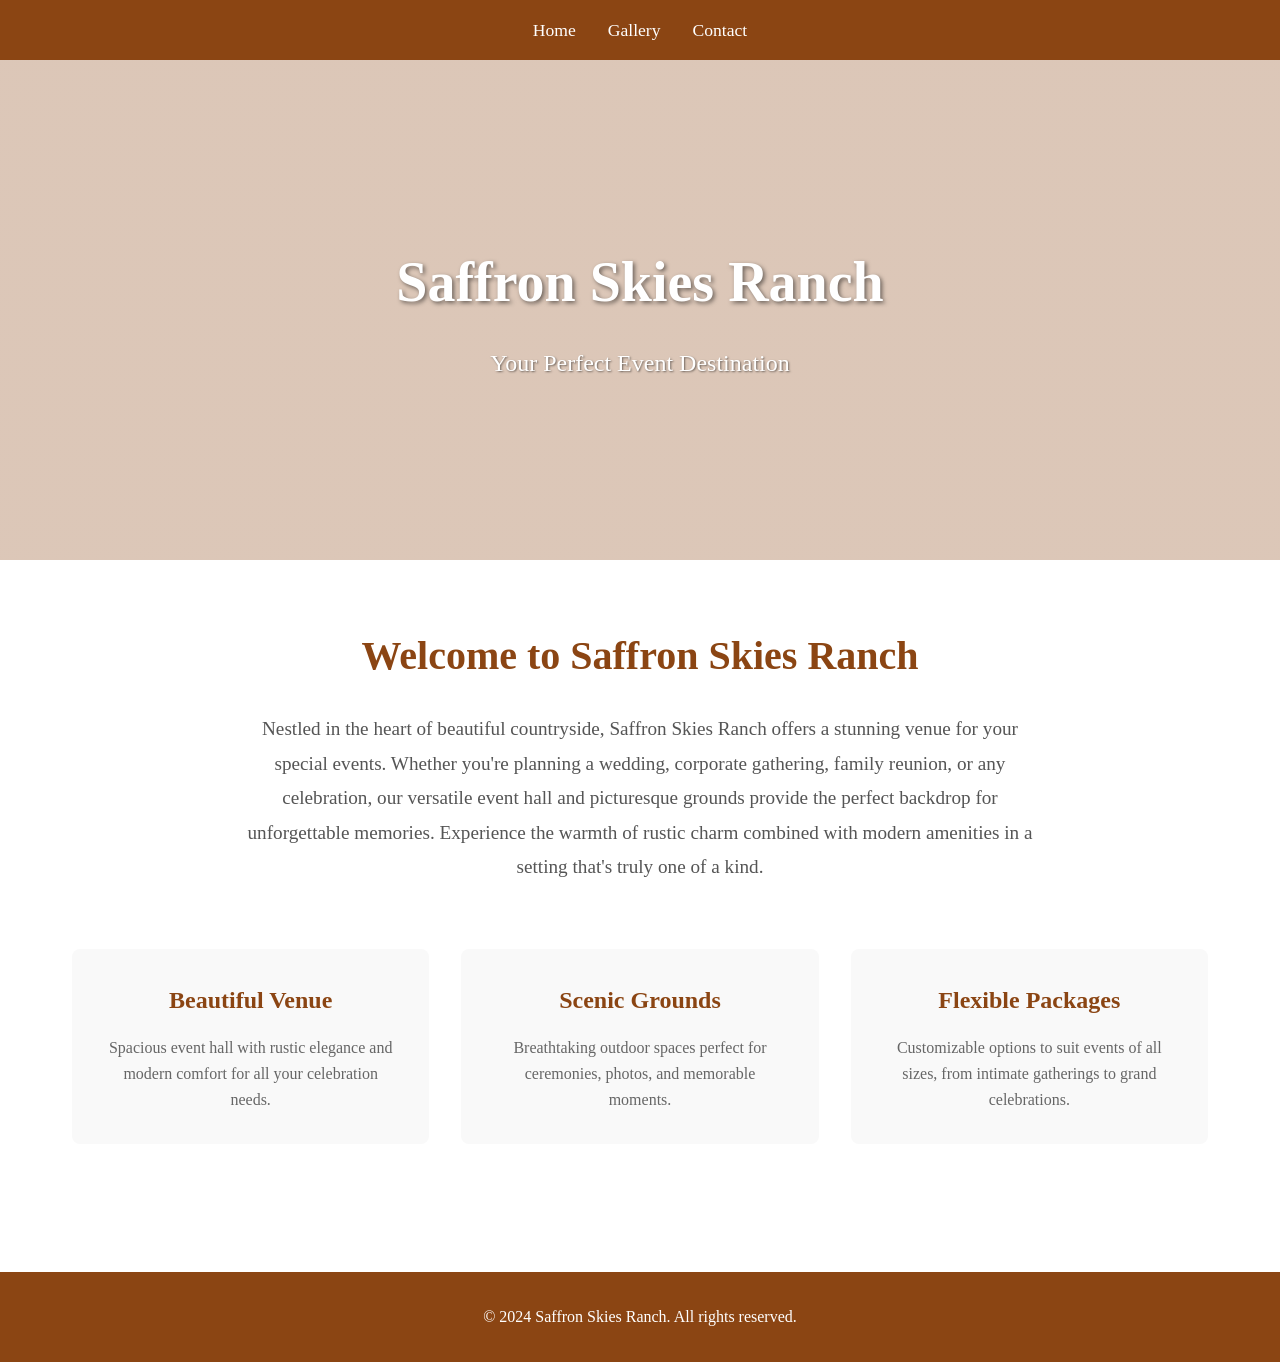
==== index.html @ 310af4fd "Add files via upload" ====
<!DOCTYPE html>
<html lang="en">
<head>
    <meta charset="UTF-8">
    <meta name="viewport" content="width=device-width, initial-scale=1.0">
    <title>Saffron Skies Ranch - Event Hall & Venue</title>
    <style>
        * {
            margin: 0;
            padding: 0;
            box-sizing: border-box;
        }
        
        body {
            font-family: 'Georgia', serif;
            line-height: 1.6;
            color: #333;
        }
        
        /* Navigation */
        nav {
            background-color: #8B4513;
            padding: 1rem 0;
            position: sticky;
            top: 0;
            z-index: 100;
        }
        
        nav ul {
            list-style: none;
            display: flex;
            justify-content: center;
            gap: 2rem;
        }
        
        nav a {
            color: white;
            text-decoration: none;
            font-size: 1.1rem;
            transition: opacity 0.3s;
        }
        
        nav a:hover {
            opacity: 0.8;
        }
        
        /* Hero Section */
        .hero {
            height: 500px;
            background: linear-gradient(rgba(139, 69, 19, 0.3), rgba(139, 69, 19, 0.3)), 
                        url('https://images.unsplash.com/photo-1464207687429-7505649dae38?w=1600') center/cover;
            display: flex;
            align-items: center;
            justify-content: center;
            text-align: center;
            color: white;
        }
        
        .hero-content h1 {
            font-size: 3.5rem;
            margin-bottom: 1rem;
            text-shadow: 2px 2px 4px rgba(0,0,0,0.5);
        }
        
        .hero-content p {
            font-size: 1.5rem;
            text-shadow: 1px 1px 2px rgba(0,0,0,0.5);
        }
        
        /* Main Content */
        .container {
            max-width: 1200px;
            margin: 0 auto;
            padding: 4rem 2rem;
        }
        
        .welcome-section {
            text-align: center;
            margin-bottom: 3rem;
        }
        
        .welcome-section h2 {
            color: #8B4513;
            font-size: 2.5rem;
            margin-bottom: 1.5rem;
        }
        
        .welcome-section p {
            font-size: 1.2rem;
            line-height: 1.8;
            max-width: 800px;
            margin: 0 auto;
            color: #555;
        }
        
        /* Features */
        .features {
            display: grid;
            grid-template-columns: repeat(auto-fit, minmax(250px, 1fr));
            gap: 2rem;
            margin-top: 4rem;
        }
        
        .feature {
            text-align: center;
            padding: 2rem;
            background: #f9f9f9;
            border-radius: 8px;
        }
        
        .feature h3 {
            color: #8B4513;
            margin-bottom: 1rem;
            font-size: 1.5rem;
        }
        
        .feature p {
            color: #666;
        }
        
        /* Footer */
        footer {
            background-color: #8B4513;
            color: white;
            text-align: center;
            padding: 2rem;
            margin-top: 4rem;
        }
        
        @media (max-width: 768px) {
            .hero-content h1 {
                font-size: 2rem;
            }
            
            .hero-content p {
                font-size: 1.2rem;
            }
            
            nav ul {
                flex-direction: column;
                gap: 1rem;
            }
        }
    </style>
</head>
<body>
    <nav>
        <ul>
            <li><a href="index.html">Home</a></li>
            <li><a href="gallery.html">Gallery</a></li>
            <li><a href="contact.html">Contact</a></li>
        </ul>
    </nav>
    
    <div class="hero">
        <div class="hero-content">
            <h1>Saffron Skies Ranch</h1>
            <p>Your Perfect Event Destination</p>
        </div>
    </div>
    
    <div class="container">
        <div class="welcome-section">
            <h2>Welcome to Saffron Skies Ranch</h2>
            <p>
                Nestled in the heart of beautiful countryside, Saffron Skies Ranch offers a stunning venue 
                for your special events. Whether you're planning a wedding, corporate gathering, family reunion, 
                or any celebration, our versatile event hall and picturesque grounds provide the perfect backdrop 
                for unforgettable memories. Experience the warmth of rustic charm combined with modern amenities 
                in a setting that's truly one of a kind.
            </p>
        </div>
        
        <div class="features">
            <div class="feature">
                <h3>Beautiful Venue</h3>
                <p>Spacious event hall with rustic elegance and modern comfort for all your celebration needs.</p>
            </div>
            <div class="feature">
                <h3>Scenic Grounds</h3>
                <p>Breathtaking outdoor spaces perfect for ceremonies, photos, and memorable moments.</p>
            </div>
            <div class="feature">
                <h3>Flexible Packages</h3>
                <p>Customizable options to suit events of all sizes, from intimate gatherings to grand celebrations.</p>
            </div>
        </div>
    </div>
    
    <footer>
        <p>&copy; 2024 Saffron Skies Ranch. All rights reserved.</p>
    </footer>
</body>
</html>
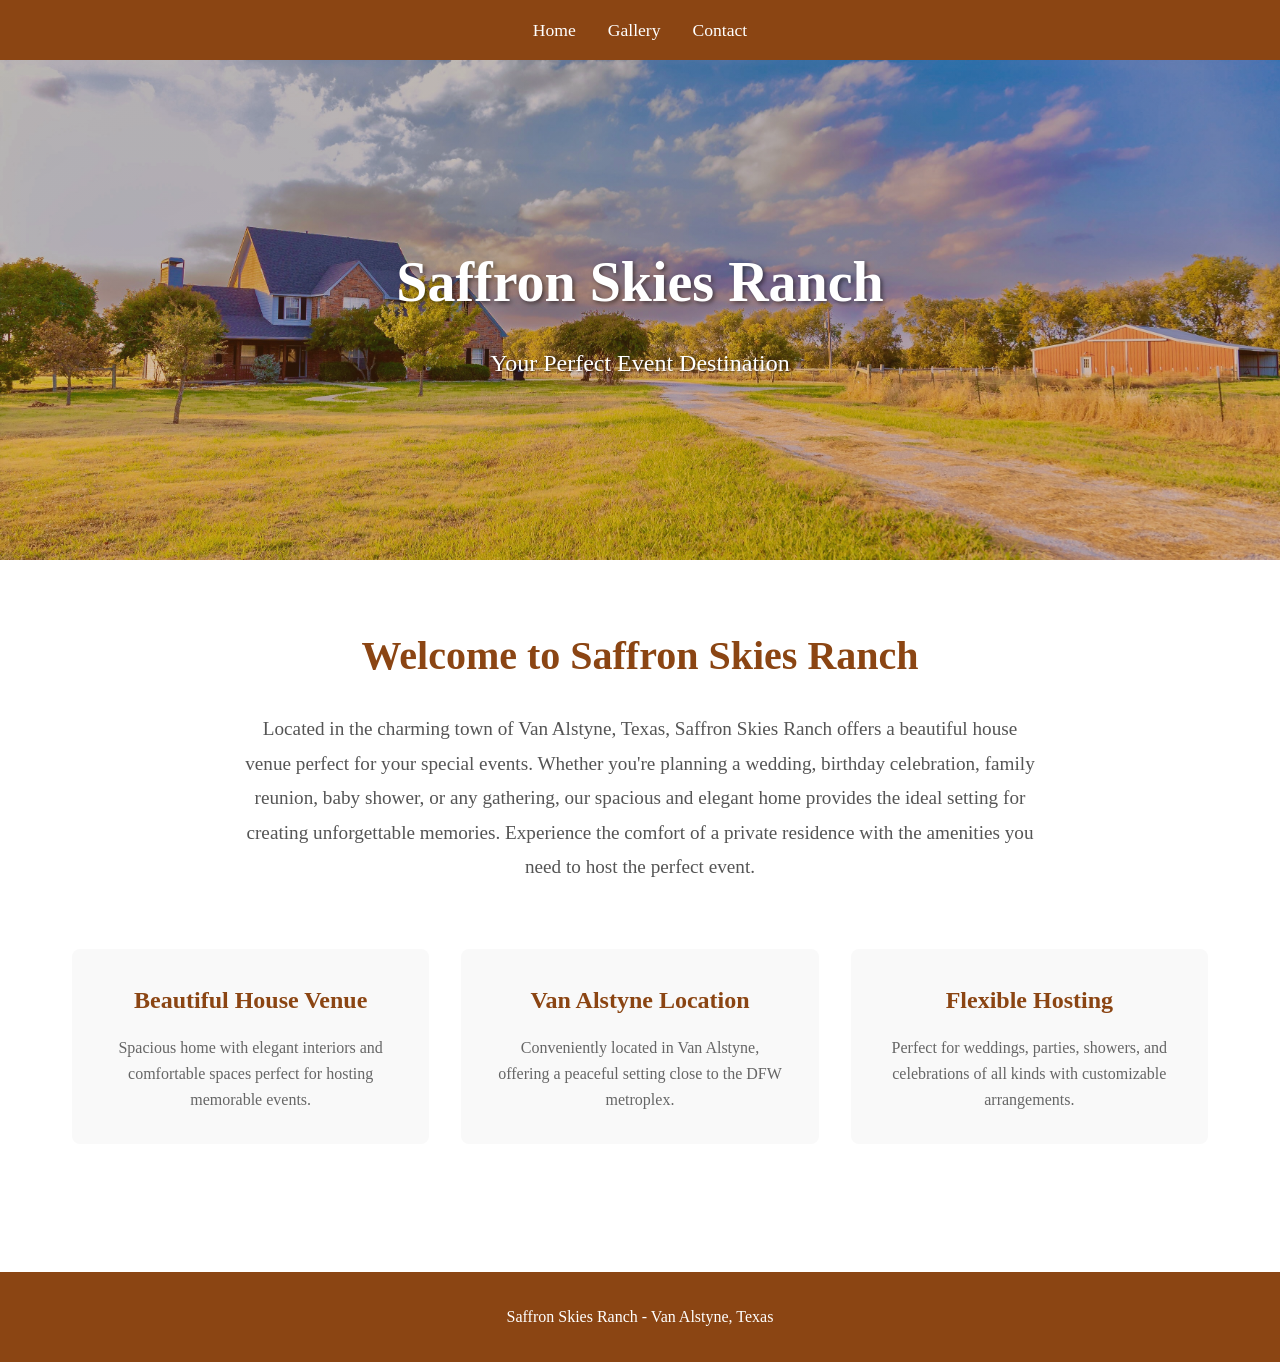
==== commit e33a59cc: "Updated index file" ====
--- a/index.html
+++ b/index.html
@@ -48,7 +48,7 @@
         .hero {
             height: 500px;
             background: linear-gradient(rgba(139, 69, 19, 0.3), rgba(139, 69, 19, 0.3)), 
-                        url('https://images.unsplash.com/photo-1464207687429-7505649dae38?w=1600') center/cover;
+                        url('images/hero.jpeg') center/cover;
             display: flex;
             align-items: center;
             justify-content: center;
@@ -163,32 +163,32 @@
         <div class="welcome-section">
             <h2>Welcome to Saffron Skies Ranch</h2>
             <p>
-                Nestled in the heart of beautiful countryside, Saffron Skies Ranch offers a stunning venue 
-                for your special events. Whether you're planning a wedding, corporate gathering, family reunion, 
-                or any celebration, our versatile event hall and picturesque grounds provide the perfect backdrop 
-                for unforgettable memories. Experience the warmth of rustic charm combined with modern amenities 
-                in a setting that's truly one of a kind.
+                Located in the charming town of Van Alstyne, Texas, Saffron Skies Ranch offers a beautiful 
+                house venue perfect for your special events. Whether you're planning a wedding, birthday celebration, 
+                family reunion, baby shower, or any gathering, our spacious and elegant home provides the ideal 
+                setting for creating unforgettable memories. Experience the comfort of a private residence with 
+                the amenities you need to host the perfect event.
             </p>
         </div>
         
         <div class="features">
             <div class="feature">
-                <h3>Beautiful Venue</h3>
-                <p>Spacious event hall with rustic elegance and modern comfort for all your celebration needs.</p>
+                <h3>Beautiful House Venue</h3>
+                <p>Spacious home with elegant interiors and comfortable spaces perfect for hosting memorable events.</p>
             </div>
             <div class="feature">
-                <h3>Scenic Grounds</h3>
-                <p>Breathtaking outdoor spaces perfect for ceremonies, photos, and memorable moments.</p>
+                <h3>Van Alstyne Location</h3>
+                <p>Conveniently located in Van Alstyne, offering a peaceful setting close to the DFW metroplex.</p>
             </div>
             <div class="feature">
-                <h3>Flexible Packages</h3>
-                <p>Customizable options to suit events of all sizes, from intimate gatherings to grand celebrations.</p>
+                <h3>Flexible Hosting</h3>
+                <p>Perfect for weddings, parties, showers, and celebrations of all kinds with customizable arrangements.</p>
             </div>
         </div>
     </div>
     
     <footer>
-        <p>&copy; 2024 Saffron Skies Ranch. All rights reserved.</p>
+        <p>Saffron Skies Ranch - Van Alstyne, Texas</p>
     </footer>
 </body>
 </html>
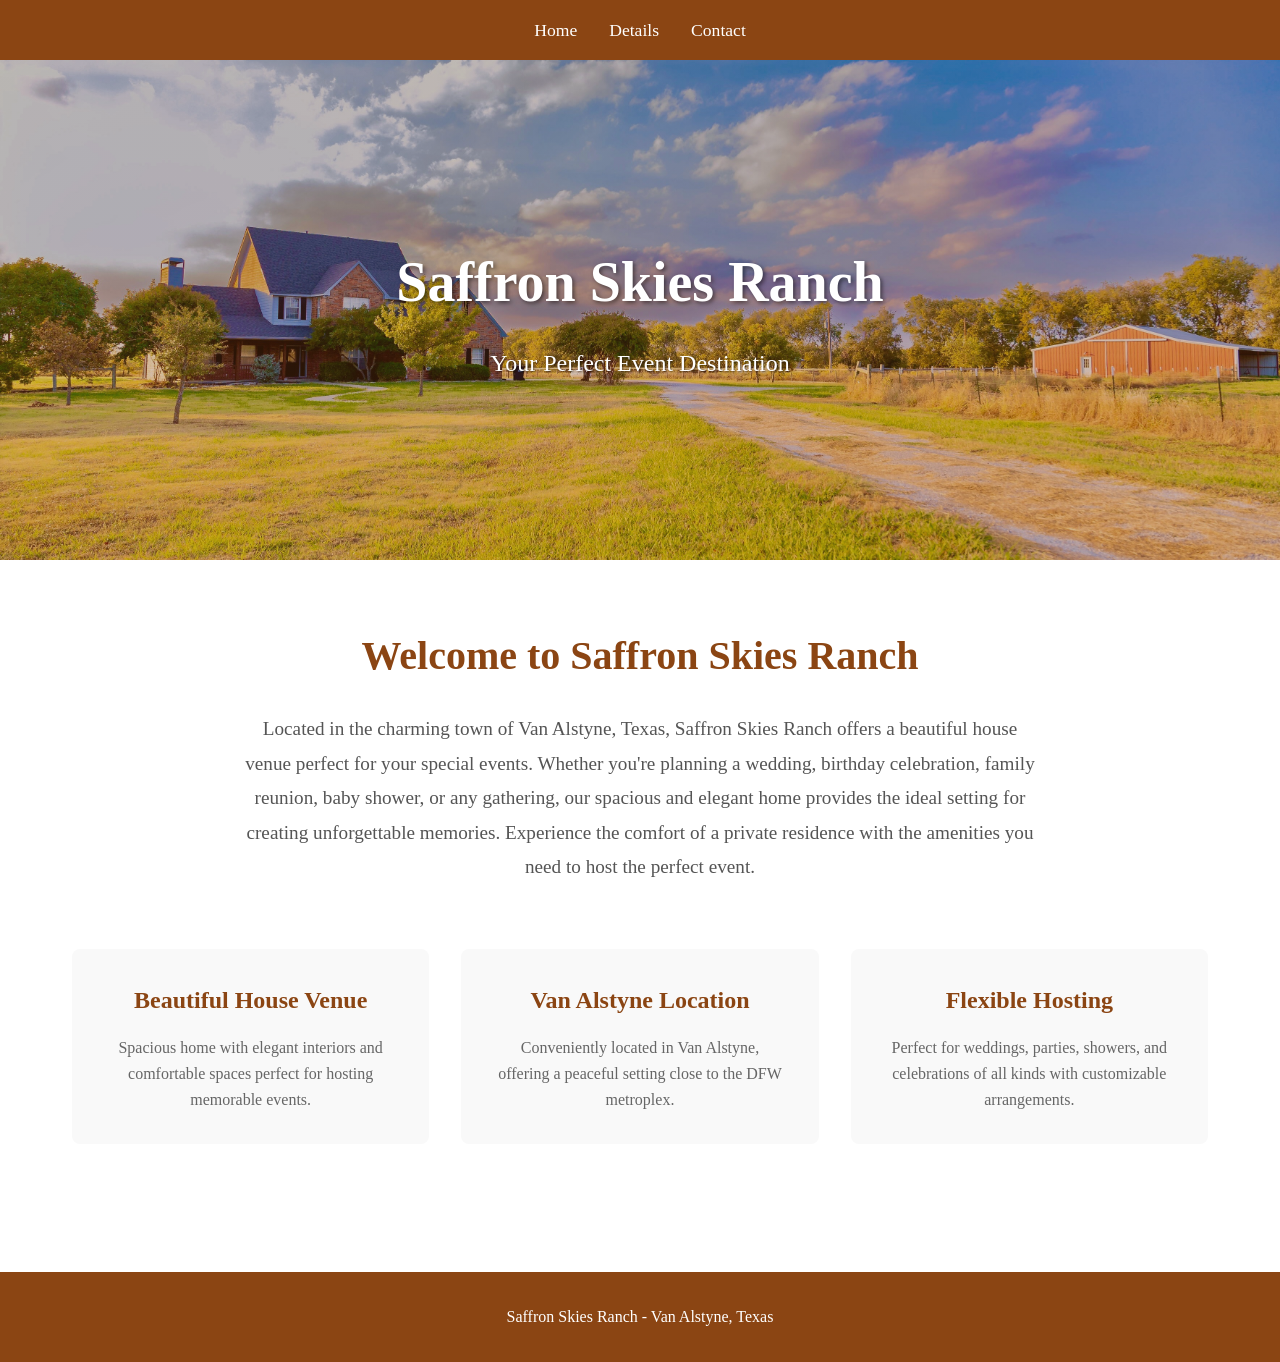
==== commit 98407c90: "Commiting with updated refurnished downstairs" ====
--- a/index.html
+++ b/index.html
@@ -147,7 +147,7 @@
     <nav>
         <ul>
             <li><a href="index.html">Home</a></li>
-            <li><a href="gallery.html">Gallery</a></li>
+            <li><a href="details.html">Details</a></li>
             <li><a href="contact.html">Contact</a></li>
         </ul>
     </nav>
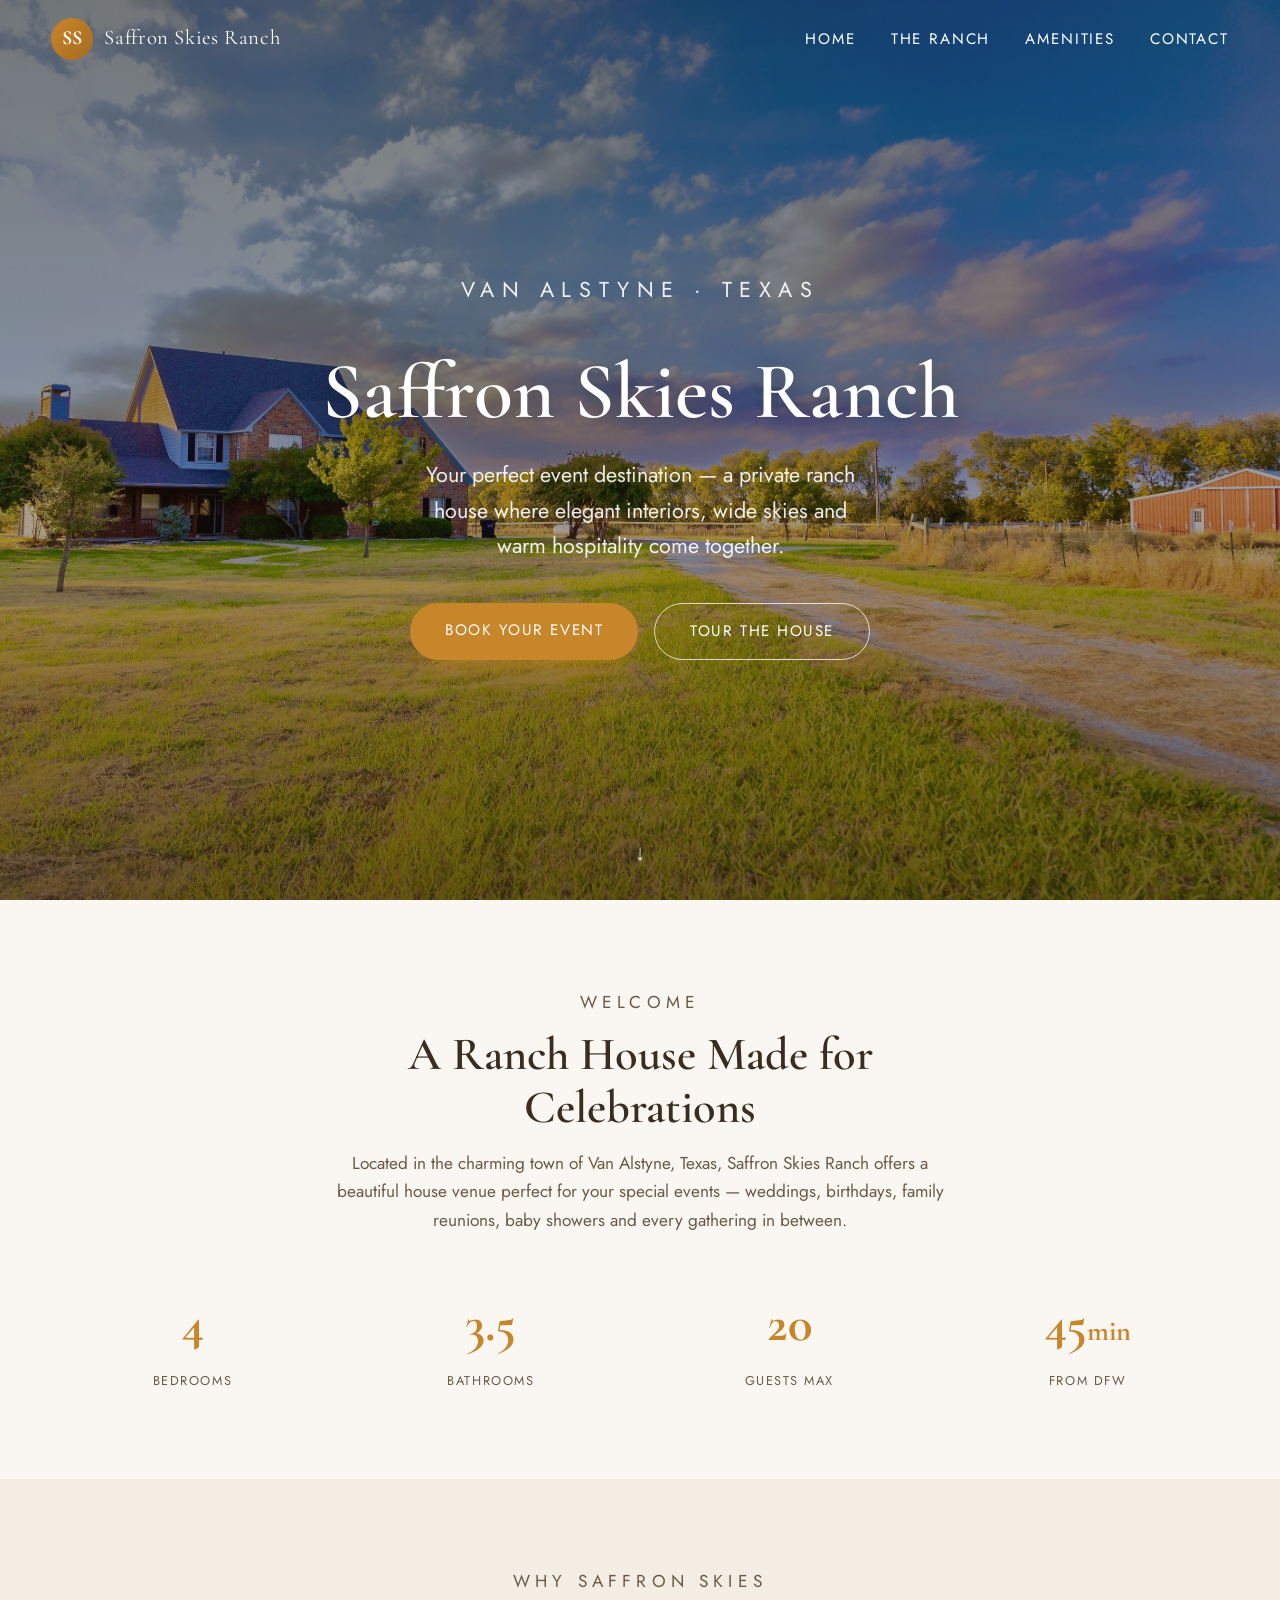
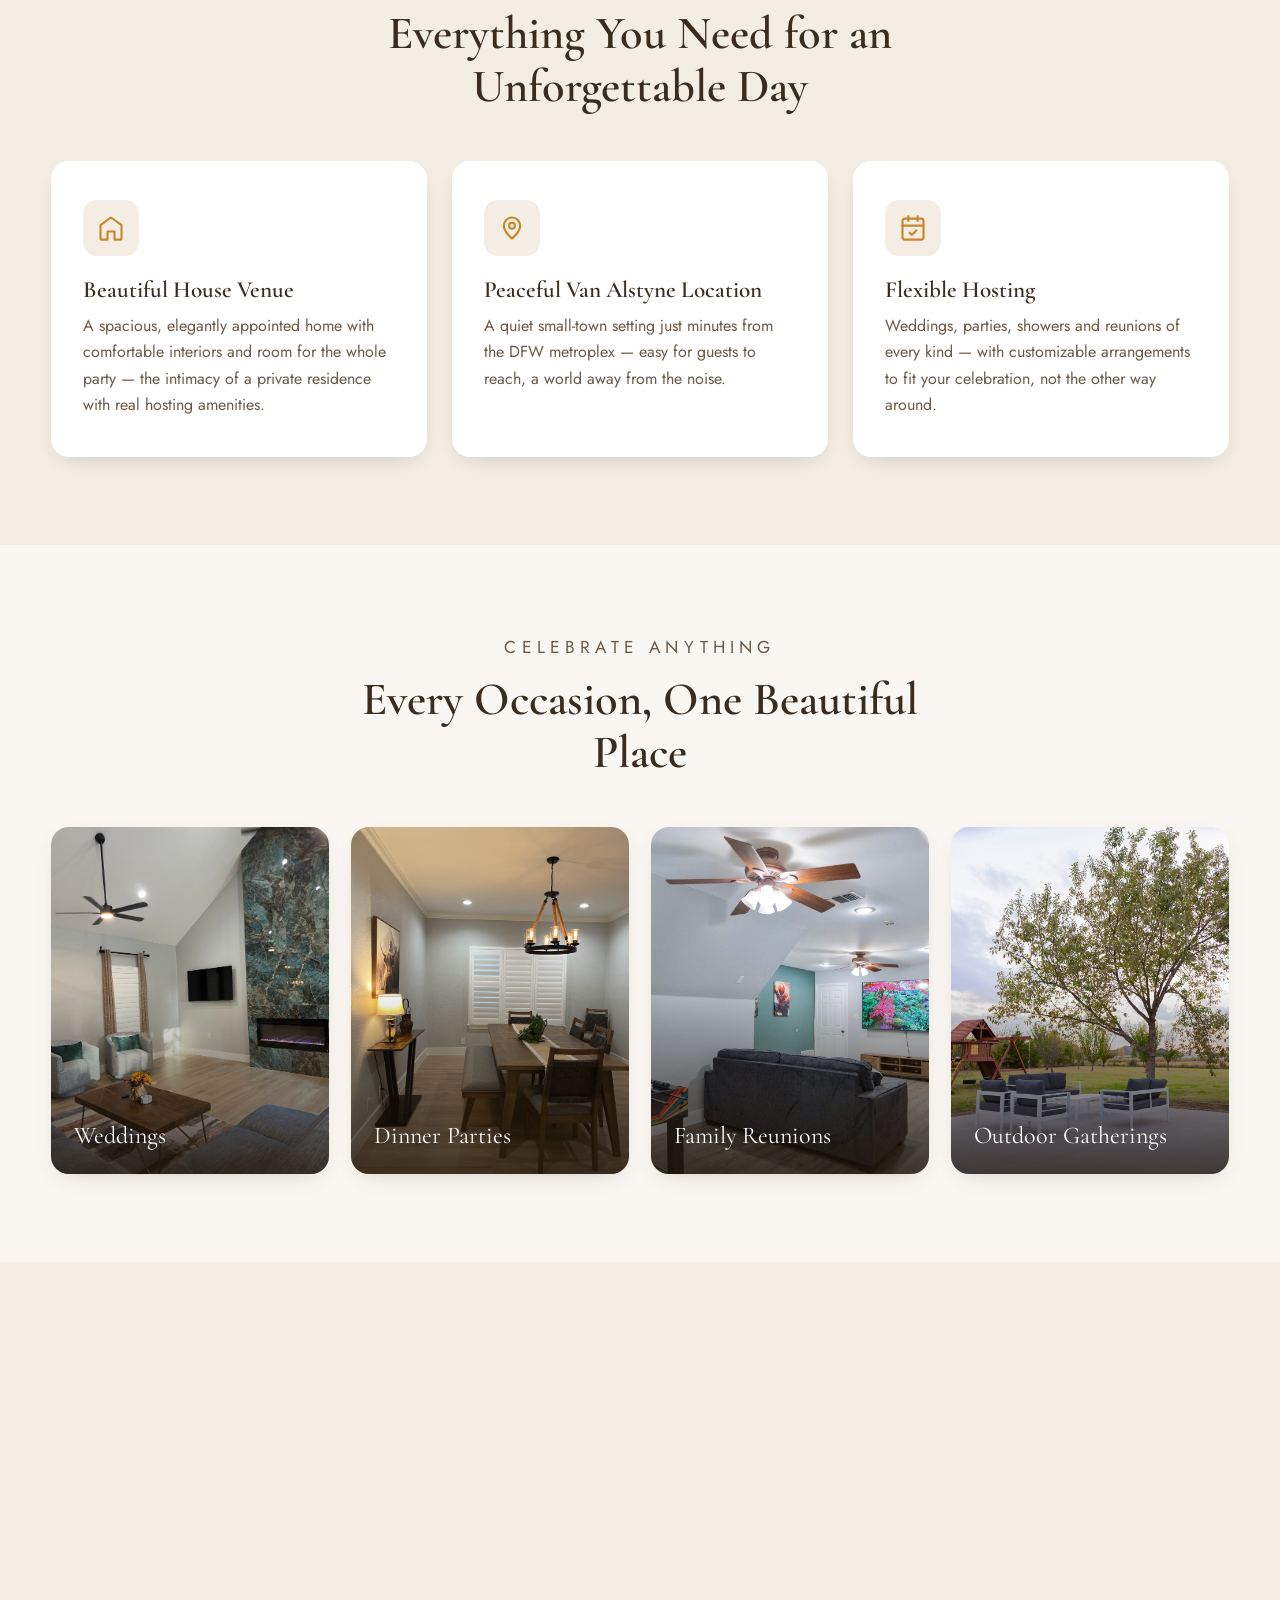
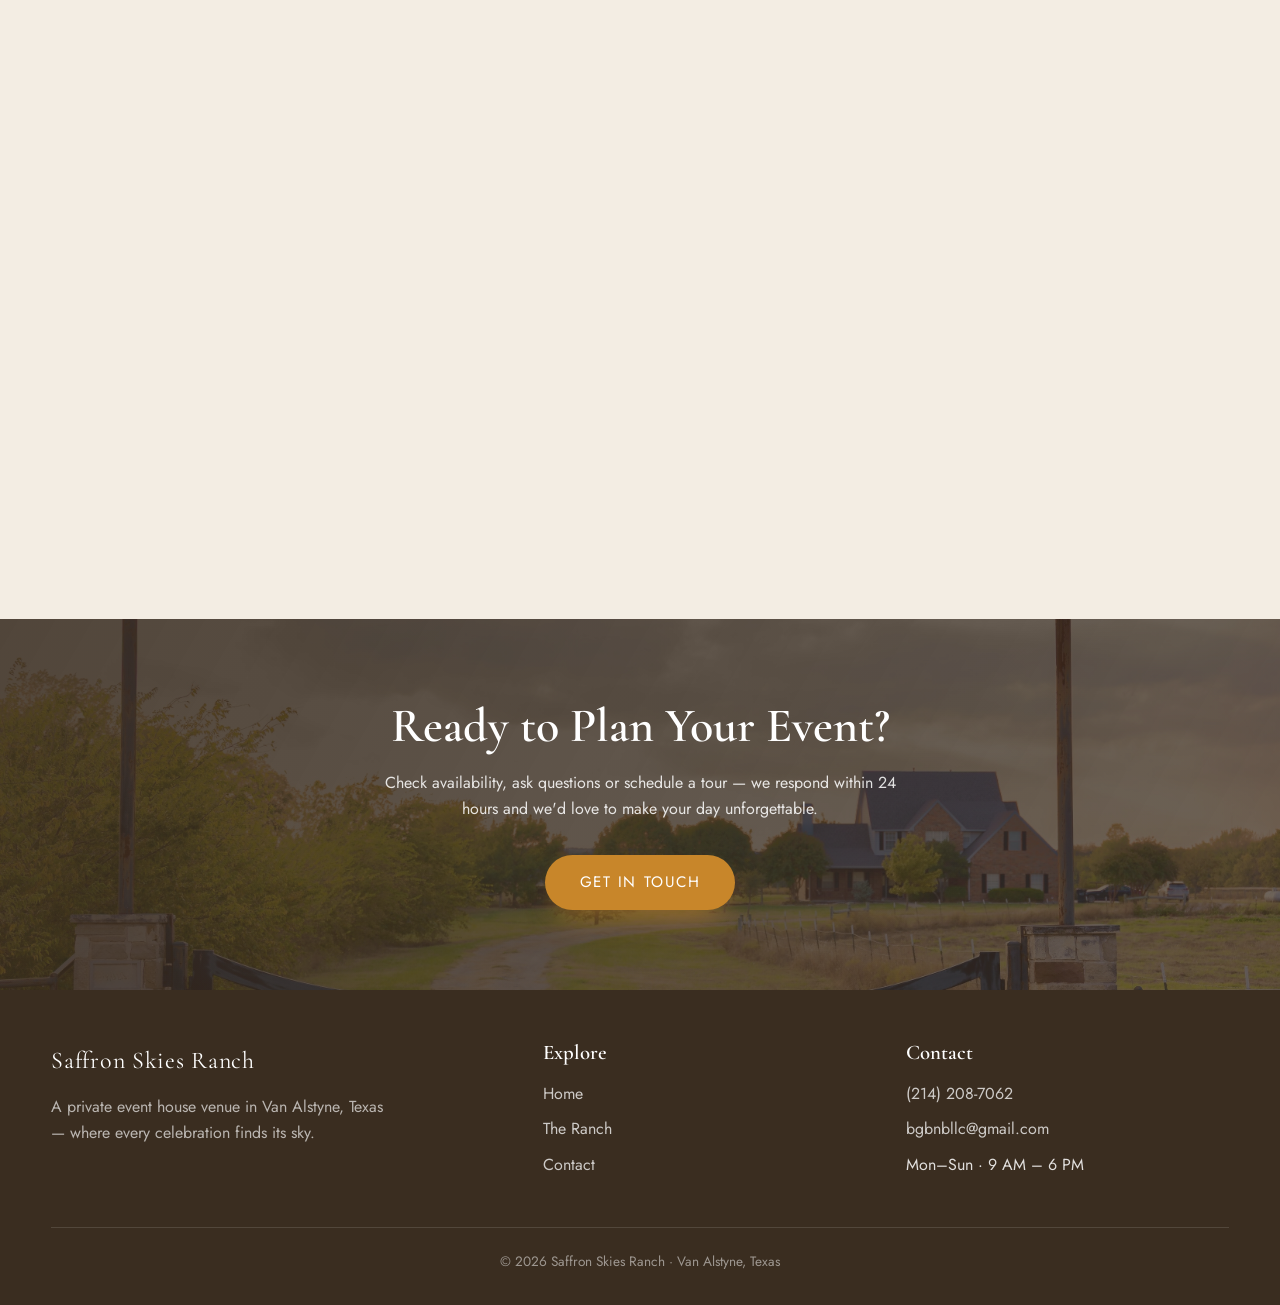
==== commit 47a9bc99: "Mahesh changes" ====
--- a/index.html
+++ b/index.html
@@ -1,194 +1,172 @@
 <!DOCTYPE html>
 <html lang="en">
 <head>
-    <meta charset="UTF-8">
-    <meta name="viewport" content="width=device-width, initial-scale=1.0">
-    <title>Saffron Skies Ranch - Event Hall & Venue</title>
-    <style>
-        * {
-            margin: 0;
-            padding: 0;
-            box-sizing: border-box;
-        }
-        
-        body {
-            font-family: 'Georgia', serif;
-            line-height: 1.6;
-            color: #333;
-        }
-        
-        /* Navigation */
-        nav {
-            background-color: #8B4513;
-            padding: 1rem 0;
-            position: sticky;
-            top: 0;
-            z-index: 100;
-        }
-        
-        nav ul {
-            list-style: none;
-            display: flex;
-            justify-content: center;
-            gap: 2rem;
-        }
-        
-        nav a {
-            color: white;
-            text-decoration: none;
-            font-size: 1.1rem;
-            transition: opacity 0.3s;
-        }
-        
-        nav a:hover {
-            opacity: 0.8;
-        }
-        
-        /* Hero Section */
-        .hero {
-            height: 500px;
-            background: linear-gradient(rgba(139, 69, 19, 0.3), rgba(139, 69, 19, 0.3)), 
-                        url('images/hero.jpeg') center/cover;
-            display: flex;
-            align-items: center;
-            justify-content: center;
-            text-align: center;
-            color: white;
-        }
-        
-        .hero-content h1 {
-            font-size: 3.5rem;
-            margin-bottom: 1rem;
-            text-shadow: 2px 2px 4px rgba(0,0,0,0.5);
-        }
-        
-        .hero-content p {
-            font-size: 1.5rem;
-            text-shadow: 1px 1px 2px rgba(0,0,0,0.5);
-        }
-        
-        /* Main Content */
-        .container {
-            max-width: 1200px;
-            margin: 0 auto;
-            padding: 4rem 2rem;
-        }
-        
-        .welcome-section {
-            text-align: center;
-            margin-bottom: 3rem;
-        }
-        
-        .welcome-section h2 {
-            color: #8B4513;
-            font-size: 2.5rem;
-            margin-bottom: 1.5rem;
-        }
-        
-        .welcome-section p {
-            font-size: 1.2rem;
-            line-height: 1.8;
-            max-width: 800px;
-            margin: 0 auto;
-            color: #555;
-        }
-        
-        /* Features */
-        .features {
-            display: grid;
-            grid-template-columns: repeat(auto-fit, minmax(250px, 1fr));
-            gap: 2rem;
-            margin-top: 4rem;
-        }
-        
-        .feature {
-            text-align: center;
-            padding: 2rem;
-            background: #f9f9f9;
-            border-radius: 8px;
-        }
-        
-        .feature h3 {
-            color: #8B4513;
-            margin-bottom: 1rem;
-            font-size: 1.5rem;
-        }
-        
-        .feature p {
-            color: #666;
-        }
-        
-        /* Footer */
-        footer {
-            background-color: #8B4513;
-            color: white;
-            text-align: center;
-            padding: 2rem;
-            margin-top: 4rem;
-        }
-        
-        @media (max-width: 768px) {
-            .hero-content h1 {
-                font-size: 2rem;
-            }
-            
-            .hero-content p {
-                font-size: 1.2rem;
-            }
-            
-            nav ul {
-                flex-direction: column;
-                gap: 1rem;
-            }
-        }
-    </style>
+  <meta charset="UTF-8">
+  <meta name="viewport" content="width=device-width, initial-scale=1.0">
+  <title>Saffron Skies Ranch — Event House Venue in Van Alstyne, Texas</title>
+  <meta name="description" content="A beautiful private house venue in Van Alstyne, Texas for weddings, parties, showers and celebrations. 4 bedrooms, sleeps 20, minutes from the DFW metroplex.">
+  <link rel="preconnect" href="https://fonts.googleapis.com">
+  <link rel="preconnect" href="https://fonts.gstatic.com" crossorigin>
+  <link href="https://fonts.googleapis.com/css2?family=Cormorant+Garamond:wght@500;600;700&family=Jost:wght@300;400;500;600&display=swap" rel="stylesheet">
+  <link rel="stylesheet" href="css/styles.css">
 </head>
 <body>
-    <nav>
+
+  <header class="site-header">
+    <div class="container header-inner">
+      <a class="brand" href="index.html">
+        <span class="brand-mark">SS</span>
+        <span class="brand-name">Saffron Skies Ranch</span>
+      </a>
+      <nav class="main-nav">
         <ul>
+          <li><a href="index.html">Home</a></li>
+          <li><a href="details.html">The Ranch</a></li>
+          <li><a href="details.html#overview">Amenities</a></li>
+          <li><a href="contact.html">Contact</a></li>
+        </ul>
+      </nav>
+      <button class="hamburger" aria-label="Menu"><span></span><span></span><span></span></button>
+    </div>
+  </header>
+  <div class="nav-overlay"></div>
+
+  <section class="hero">
+    <div>
+      <p class="hero-eyebrow">Van Alstyne · Texas</p>
+      <h1>Saffron Skies Ranch</h1>
+      <p>Your perfect event destination — a private ranch house where elegant interiors, wide skies and warm hospitality come together.</p>
+      <div class="hero-actions">
+        <a class="btn btn-primary" href="contact.html">Book Your Event</a>
+        <a class="btn btn-ghost" href="details.html">Tour the House</a>
+      </div>
+    </div>
+    <a class="scroll-hint" href="#welcome" aria-label="Scroll down">&#8595;</a>
+  </section>
+
+  <section class="section" id="welcome">
+    <div class="container">
+      <div class="section-head reveal">
+        <p class="section-eyebrow">Welcome</p>
+        <h2>A Ranch House Made for Celebrations</h2>
+        <p>Located in the charming town of Van Alstyne, Texas, Saffron Skies Ranch offers a beautiful house venue perfect for your special events — weddings, birthdays, family reunions, baby showers and every gathering in between.</p>
+      </div>
+      <div class="stats reveal">
+        <div><div class="stat-num">4</div><div class="stat-label">Bedrooms</div></div>
+        <div><div class="stat-num">3.5</div><div class="stat-label">Bathrooms</div></div>
+        <div><div class="stat-num">20</div><div class="stat-label">Guests Max</div></div>
+        <div><div class="stat-num">45<span style="font-size:.55em">min</span></div><div class="stat-label">From DFW</div></div>
+      </div>
+    </div>
+  </section>
+
+  <section class="section alt">
+    <div class="container">
+      <div class="section-head reveal">
+        <p class="section-eyebrow">Why Saffron Skies</p>
+        <h2>Everything You Need for an Unforgettable Day</h2>
+      </div>
+      <div class="card-grid">
+        <div class="card reveal">
+          <div class="card-icon">
+            <svg width="28" height="28" viewBox="0 0 24 24" fill="none" stroke="currentColor" stroke-width="1.8" stroke-linecap="round" stroke-linejoin="round"><path d="M3 9.5 12 3l9 6.5V21a1 1 0 0 1-1 1h-5v-7h-6v7H4a1 1 0 0 1-1-1z"/></svg>
+          </div>
+          <h3>Beautiful House Venue</h3>
+          <p>A spacious, elegantly appointed home with comfortable interiors and room for the whole party — the intimacy of a private residence with real hosting amenities.</p>
+        </div>
+        <div class="card reveal">
+          <div class="card-icon">
+            <svg width="28" height="28" viewBox="0 0 24 24" fill="none" stroke="currentColor" stroke-width="1.8" stroke-linecap="round" stroke-linejoin="round"><path d="M12 21s-7-5.5-7-11a7 7 0 0 1 14 0c0 5.5-7 11-7 11z"/><circle cx="12" cy="10" r="2.5"/></svg>
+          </div>
+          <h3>Peaceful Van Alstyne Location</h3>
+          <p>A quiet small-town setting just minutes from the DFW metroplex — easy for guests to reach, a world away from the noise.</p>
+        </div>
+        <div class="card reveal">
+          <div class="card-icon">
+            <svg width="28" height="28" viewBox="0 0 24 24" fill="none" stroke="currentColor" stroke-width="1.8" stroke-linecap="round" stroke-linejoin="round"><path d="M8 2v4M16 2v4M3 10h18"/><rect x="3" y="4" width="18" height="18" rx="2"/><path d="M9 16l2 2 4-4"/></svg>
+          </div>
+          <h3>Flexible Hosting</h3>
+          <p>Weddings, parties, showers and reunions of every kind — with customizable arrangements to fit your celebration, not the other way around.</p>
+        </div>
+      </div>
+    </div>
+  </section>
+
+  <section class="section">
+    <div class="container">
+      <div class="section-head reveal">
+        <p class="section-eyebrow">Celebrate Anything</p>
+        <h2>Every Occasion, One Beautiful Place</h2>
+      </div>
+      <div class="event-grid">
+        <div class="event-card reveal"><img src="images/IMG_3205.jpeg" alt="Weddings"><span>Weddings</span></div>
+        <div class="event-card reveal"><img src="images/IMG_3218.jpeg" alt="Dinner Parties"><span>Dinner Parties</span></div>
+        <div class="event-card reveal"><img src="images/168_SFR61000.jpeg" alt="Family Fun"><span>Family Reunions</span></div>
+        <div class="event-card reveal"><img src="images/75_SFR60779.jpeg" alt="Outdoor Gatherings"><span>Outdoor Gatherings</span></div>
+      </div>
+    </div>
+  </section>
+
+  <section class="section alt">
+    <div class="container">
+      <div class="section-head reveal">
+        <p class="section-eyebrow">Gallery Preview</p>
+        <h2>A Glimpse Inside</h2>
+      </div>
+      <div class="gallery-grid reveal">
+        <img src="images/2_SFR60635.jpeg" alt="Front exterior of the ranch house">
+        <img src="images/IMG_3208.jpeg" alt="Kitchen">
+        <img src="images/IMG_3220.jpeg" alt="Master bedroom">
+        <img src="images/IMG_7702.jpeg" alt="Upstairs bedroom">
+        <img src="images/64_SFR60750.jpeg" alt="Backyard">
+        <img src="images/IMG_3201.jpeg" alt="Hall">
+      </div>
+      <p style="text-align:center;margin-top:2.6rem" class="reveal">
+        <a class="btn btn-dark" href="details.html">See the Full Tour</a>
+      </p>
+    </div>
+  </section>
+
+  <section class="cta-band">
+    <h2>Ready to Plan Your Event?</h2>
+    <p>Check availability, ask questions or schedule a tour — we respond within 24 hours and we'd love to make your day unforgettable.</p>
+    <a class="btn btn-primary" href="contact.html">Get in Touch</a>
+  </section>
+
+  <footer class="site-footer">
+    <div class="container">
+      <div class="footer-grid">
+        <div class="footer-brand">
+          <div class="brand-name">Saffron Skies Ranch</div>
+          <p>A private event house venue in Van Alstyne, Texas — where every celebration finds its sky.</p>
+        </div>
+        <div>
+          <h3>Explore</h3>
+          <ul>
             <li><a href="index.html">Home</a></li>
-            <li><a href="details.html">Details</a></li>
+            <li><a href="details.html">The Ranch</a></li>
             <li><a href="contact.html">Contact</a></li>
-        </ul>
-    </nav>
-    
-    <div class="hero">
-        <div class="hero-content">
-            <h1>Saffron Skies Ranch</h1>
-            <p>Your Perfect Event Destination</p>
+          </ul>
         </div>
+        <div>
+          <h3>Contact</h3>
+          <ul>
+            <li><a href="tel:2142087062">(214) 208-7062</a></li>
+            <li><a href="mailto:bgbnbllc@gmail.com">bgbnbllc@gmail.com</a></li>
+            <li>Mon–Sun · 9 AM – 6 PM</li>
+          </ul>
+        </div>
+      </div>
+      <div class="footer-bottom">© 2026 Saffron Skies Ranch · Van Alstyne, Texas</div>
     </div>
-    
-    <div class="container">
-        <div class="welcome-section">
-            <h2>Welcome to Saffron Skies Ranch</h2>
-            <p>
-                Located in the charming town of Van Alstyne, Texas, Saffron Skies Ranch offers a beautiful 
-                house venue perfect for your special events. Whether you're planning a wedding, birthday celebration, 
-                family reunion, baby shower, or any gathering, our spacious and elegant home provides the ideal 
-                setting for creating unforgettable memories. Experience the comfort of a private residence with 
-                the amenities you need to host the perfect event.
-            </p>
-        </div>
-        
-        <div class="features">
-            <div class="feature">
-                <h3>Beautiful House Venue</h3>
-                <p>Spacious home with elegant interiors and comfortable spaces perfect for hosting memorable events.</p>
-            </div>
-            <div class="feature">
-                <h3>Van Alstyne Location</h3>
-                <p>Conveniently located in Van Alstyne, offering a peaceful setting close to the DFW metroplex.</p>
-            </div>
-            <div class="feature">
-                <h3>Flexible Hosting</h3>
-                <p>Perfect for weddings, parties, showers, and celebrations of all kinds with customizable arrangements.</p>
-            </div>
-        </div>
-    </div>
-    
-    <footer>
-        <p>Saffron Skies Ranch - Van Alstyne, Texas</p>
-    </footer>
+  </footer>
+
+  <div class="mobile-bar">
+    <a class="bar-call" href="tel:2142087062">Call Us</a>
+    <a class="bar-book" href="contact.html">Contact</a>
+  </div>
+  <button class="to-top" aria-label="Back to top">&#8593;</button>
+
+  <script src="js/main.js"></script>
 </body>
 </html>
--- a/css/styles.css
+++ b/css/styles.css
@@ -0,0 +1,635 @@
+/* ============================================================
+   Saffron Skies Ranch — shared stylesheet
+   Palette: cream #faf7f2 · saffron #c8862a · espresso #3a2d20
+   ============================================================ */
+
+:root {
+  --cream: #faf7f2;
+  --cream-deep: #f3ede3;
+  --saffron: #c8862a;
+  --saffron-soft: #e0b264;
+  --espresso: #3a2d20;
+  --espresso-soft: #6b5a48;
+  --white: #ffffff;
+  --shadow: 0 18px 45px -18px rgba(58, 45, 32, 0.35);
+  --shadow-sm: 0 8px 24px -12px rgba(58, 45, 32, 0.3);
+  --radius: 18px;
+  --font-display: "Cormorant Garamond", Georgia, serif;
+  --font-body: "Jost", "Segoe UI", sans-serif;
+}
+
+* { margin: 0; padding: 0; box-sizing: border-box; }
+
+html { scroll-behavior: smooth; }
+
+body {
+  font-family: var(--font-body);
+  color: var(--espresso);
+  background: var(--cream);
+  line-height: 1.65;
+  -webkit-font-smoothing: antialiased;
+}
+
+img { display: block; max-width: 100%; }
+a { color: inherit; }
+
+h1, h2, h3 { font-family: var(--font-display); font-weight: 600; line-height: 1.15; }
+
+.container { width: min(1180px, 92%); margin: 0 auto; }
+
+/* ---------- Header ---------- */
+.site-header {
+  position: fixed;
+  inset: 0 0 auto 0;
+  z-index: 200;
+  padding: 1.1rem 0;
+  transition: background 0.35s, padding 0.35s, box-shadow 0.35s;
+}
+.site-header.scrolled {
+  background: rgba(250, 247, 242, 0.92);
+  backdrop-filter: blur(12px);
+  padding: 0.65rem 0;
+  box-shadow: 0 6px 24px -14px rgba(58, 45, 32, 0.4);
+}
+.header-inner {
+  display: flex;
+  align-items: center;
+  justify-content: space-between;
+  gap: 1rem;
+}
+.brand {
+  display: flex;
+  align-items: center;
+  gap: 0.7rem;
+  text-decoration: none;
+}
+.brand-mark {
+  width: 42px; height: 42px;
+  border-radius: 50%;
+  background: linear-gradient(135deg, var(--saffron), #a76b1d);
+  display: grid; place-items: center;
+  color: #fff;
+  font-family: var(--font-display);
+  font-size: 1.25rem;
+  font-weight: 700;
+  flex-shrink: 0;
+}
+.brand-name {
+  font-family: var(--font-display);
+  font-size: 1.3rem;
+  color: var(--white);
+  letter-spacing: 0.03em;
+  transition: color 0.35s;
+}
+.site-header.scrolled .brand-name,
+.menu-open .site-header:not(.menu-open) .brand-name { color: var(--espresso); }
+
+.main-nav ul {
+  display: flex;
+  gap: 2.2rem;
+  list-style: none;
+  align-items: center;
+}
+.main-nav a:not(.btn) {
+  text-decoration: none;
+  color: var(--white);
+  font-size: 0.95rem;
+  letter-spacing: 0.12em;
+  text-transform: uppercase;
+  position: relative;
+  padding: 0.3rem 0;
+  transition: color 0.35s;
+}
+.site-header.scrolled .main-nav a:not(.btn) { color: var(--espresso); }
+.main-nav a:not(.btn)::after {
+  content: "";
+  position: absolute;
+  left: 0; bottom: 0;
+  width: 100%; height: 2px;
+  background: var(--saffron);
+  transform: scaleX(0);
+  transform-origin: left;
+  transition: transform 0.3s;
+}
+.main-nav a:not(.btn):hover::after { transform: scaleX(1); }
+
+/* Header CTA + hamburger */
+.nav-cta {
+  text-decoration: none;
+  background: var(--saffron);
+  color: #fff !important;
+  padding: 0.6rem 1.4rem;
+  border-radius: 999px;
+  font-size: 0.9rem;
+  letter-spacing: 0.08em;
+  text-transform: uppercase;
+  transition: background 0.3s, transform 0.3s;
+  display: inline-block;
+}
+.nav-cta:hover { background: #a76b1d; transform: translateY(-2px); }
+
+.hamburger {
+  display: none;
+  flex-direction: column;
+  gap: 6px;
+  background: none;
+  border: 0;
+  cursor: pointer;
+  padding: 6px;
+  z-index: 300;
+}
+.hamburger span {
+  width: 26px; height: 2px;
+  background: var(--white);
+  transition: transform 0.3s, opacity 0.3s, background 0.3s;
+}
+.site-header.scrolled .hamburger span { background: var(--espresso); }
+
+/* ---------- Hero ---------- */
+.hero {
+  min-height: 100svh;
+  display: grid;
+  place-items: center;
+  text-align: center;
+  color: var(--white);
+  position: relative;
+  padding: 7rem 1.5rem 5rem;
+  background:
+    linear-gradient(180deg, rgba(38,26,14,0.55), rgba(38,26,14,0.35) 55%, rgba(38,26,14,0.65)),
+    url("../images/hero.jpeg") center/cover no-repeat;
+}
+.hero-eyebrow {
+  font-size: 0.9rem;
+  letter-spacing: 0.35em;
+  text-transform: uppercase;
+  color: var(--saffron-soft);
+  margin-bottom: 1.2rem;
+}
+.hero h1 {
+  font-size: clamp(2.6rem, 6.5vw, 5rem);
+  margin-bottom: 1.2rem;
+  text-shadow: 0 4px 30px rgba(0,0,0,0.45);
+}
+.hero p {
+  font-size: clamp(1.05rem, 2vw, 1.35rem);
+  max-width: 34ch;
+  margin: 0 auto 2.4rem;
+  color: rgba(255,255,255,0.9);
+}
+.hero-actions {
+  display: flex;
+  gap: 1rem;
+  justify-content: center;
+  flex-wrap: wrap;
+}
+.btn {
+  display: inline-block;
+  padding: 0.95rem 2.2rem;
+  border-radius: 999px;
+  text-decoration: none;
+  font-size: 0.95rem;
+  letter-spacing: 0.1em;
+  text-transform: uppercase;
+  transition: transform 0.3s, background 0.3s, box-shadow 0.3s;
+}
+.btn-primary {
+  background: var(--saffron);
+  color: #fff;
+  box-shadow: 0 14px 30px -12px rgba(200,134,42,0.8);
+}
+.btn-primary:hover { background: #a76b1d; transform: translateY(-3px); }
+.btn-ghost {
+  border: 1.5px solid rgba(255,255,255,0.75);
+  color: #fff;
+}
+.btn-ghost:hover { background: rgba(255,255,255,0.12); transform: translateY(-3px); }
+.btn-dark { background: var(--espresso); color: #fff; }
+.btn-dark:hover { background: #241b12; transform: translateY(-3px); }
+
+.scroll-hint {
+  position: absolute;
+  bottom: 1.8rem; left: 50%;
+  transform: translateX(-50%);
+  color: rgba(255,255,255,0.8);
+  font-size: 1.4rem;
+  animation: bob 2.2s ease-in-out infinite;
+  text-decoration: none;
+}
+@keyframes bob { 0%,100% { transform: translate(-50%,0); } 50% { transform: translate(-50%,10px); } }
+
+/* ---------- Page hero (subpages) ---------- */
+.page-hero {
+  padding: 10.5rem 0 4.5rem;
+  text-align: center;
+  background:
+    linear-gradient(180deg, rgba(38,26,14,0.6), rgba(38,26,14,0.75)),
+    url("../images/75_SFR60779.jpeg") center 40%/cover no-repeat;
+  color: #fff;
+}
+.page-hero .hero-eyebrow { color: var(--saffron-soft); }
+.page-hero h1 { font-size: clamp(2.4rem, 5vw, 3.8rem); }
+
+/* ---------- Sections ---------- */
+.section { padding: 5.5rem 0; }
+.section.alt { background: var(--cream-deep); }
+.section-head { text-align: center; max-width: 640px; margin: 0 auto 3rem; }
+.section-eyebrow {
+  color: var(--saffron);
+  font-size: 0.85rem;
+  letter-spacing: 0.3em;
+  text-transform: uppercase;
+  margin-bottom: 0.7rem;
+}
+.section-head h2 { font-size: clamp(2rem, 4vw, 2.9rem); margin-bottom: 0.9rem; }
+.section-head p { color: var(--espresso-soft); font-size: 1.08rem; }
+
+/* ---------- Feature cards ---------- */
+.card-grid {
+  display: grid;
+  grid-template-columns: repeat(3, 1fr);
+  gap: 1.6rem;
+}
+.card {
+  background: var(--white);
+  border-radius: var(--radius);
+  padding: 2.4rem 2rem;
+  box-shadow: var(--shadow-sm);
+  transition: transform 0.35s, box-shadow 0.35s;
+}
+.card:hover { transform: translateY(-6px); box-shadow: var(--shadow); }
+.card-icon {
+  width: 56px; height: 56px;
+  border-radius: 14px;
+  background: var(--cream-deep);
+  display: grid; place-items: center;
+  color: var(--saffron);
+  margin-bottom: 1.3rem;
+}
+.card h3 { font-size: 1.45rem; margin-bottom: 0.6rem; }
+.card p { color: var(--espresso-soft); }
+
+/* ---------- Stats ---------- */
+.stats {
+  display: grid;
+  grid-template-columns: repeat(4, 1fr);
+  gap: 1rem;
+  text-align: center;
+}
+.stat-num {
+  font-family: var(--font-display);
+  font-size: clamp(2.2rem, 4vw, 3.2rem);
+  color: var(--saffron);
+  font-weight: 700;
+}
+.stat-label {
+  text-transform: uppercase;
+  letter-spacing: 0.12em;
+  font-size: 0.8rem;
+  color: var(--espresso-soft);
+  margin-top: 0.2rem;
+}
+
+/* ---------- Event types ---------- */
+.event-grid {
+  display: grid;
+  grid-template-columns: repeat(auto-fit, minmax(240px, 1fr));
+  gap: 1.4rem;
+}
+.event-card {
+  position: relative;
+  border-radius: var(--radius);
+  overflow: hidden;
+  aspect-ratio: 4 / 5;
+  box-shadow: var(--shadow-sm);
+}
+.event-card img {
+  width: 100%; height: 100%;
+  object-fit: cover;
+  transition: transform 0.6s;
+}
+.event-card:hover img { transform: scale(1.07); }
+.event-card::after {
+  content: "";
+  position: absolute; inset: 0;
+  background: linear-gradient(180deg, transparent 45%, rgba(30,20,10,0.8));
+}
+.event-card span {
+  position: absolute;
+  left: 1.4rem; bottom: 1.2rem;
+  z-index: 2;
+  color: #fff;
+  font-family: var(--font-display);
+  font-size: 1.5rem;
+}
+
+/* ---------- Gallery ---------- */
+.gallery-grid {
+  display: grid;
+  grid-template-columns: repeat(auto-fill, minmax(280px, 1fr));
+  gap: 1.4rem;
+}
+.gallery-grid img {
+  width: 100%;
+  height: 260px;
+  object-fit: cover;
+  border-radius: var(--radius);
+  cursor: zoom-in;
+  box-shadow: var(--shadow-sm);
+  transition: transform 0.4s, box-shadow 0.4s;
+}
+.gallery-grid img:hover { transform: translateY(-5px); box-shadow: var(--shadow); }
+
+.room-section { padding: 4rem 0 1rem; scroll-margin-top: 90px; }
+.room-section h2 {
+  font-size: clamp(1.7rem, 3vw, 2.3rem);
+  display: flex;
+  align-items: center;
+  gap: 1rem;
+  margin-bottom: 1.8rem;
+}
+.room-section h2::after {
+  content: "";
+  flex: 1;
+  height: 1px;
+  background: linear-gradient(90deg, var(--saffron-soft), transparent);
+}
+
+/* Quick jump pills */
+.pill-nav {
+  position: sticky;
+  top: 0;
+  z-index: 100;
+  background: rgba(250,247,242,0.94);
+  backdrop-filter: blur(10px);
+  border-bottom: 1px solid rgba(58,45,32,0.08);
+  padding: 0.9rem 0;
+}
+.pill-nav-inner {
+  display: flex;
+  gap: 0.55rem;
+  overflow-x: auto;
+  scrollbar-width: none;
+  padding-bottom: 2px;
+}
+.pill-nav-inner::-webkit-scrollbar { display: none; }
+.pill-nav a {
+  flex-shrink: 0;
+  text-decoration: none;
+  border: 1px solid rgba(200,134,42,0.5);
+  color: var(--espresso);
+  border-radius: 999px;
+  padding: 0.4rem 1.1rem;
+  font-size: 0.85rem;
+  letter-spacing: 0.04em;
+  transition: background 0.25s, color 0.25s;
+}
+.pill-nav a:hover { background: var(--saffron); color: #fff; border-color: var(--saffron); }
+
+/* ---------- Contact ---------- */
+.contact-grid {
+  display: grid;
+  grid-template-columns: 1fr 1.2fr;
+  gap: 2.5rem;
+  align-items: start;
+}
+.contact-card {
+  background: var(--white);
+  border-radius: var(--radius);
+  padding: 2.6rem 2.2rem;
+  box-shadow: var(--shadow);
+}
+.contact-row {
+  display: flex;
+  gap: 1.1rem;
+  padding: 1.4rem 0;
+  border-bottom: 1px solid rgba(58,45,32,0.1);
+}
+.contact-row:last-child { border-bottom: 0; padding-bottom: 0; }
+.contact-row:first-child { padding-top: 0; }
+.contact-row .card-icon { margin: 0; width: 48px; height: 48px; flex-shrink: 0; }
+.contact-row h3 { font-size: 1.2rem; margin-bottom: 0.25rem; }
+.contact-row a { color: var(--saffron); text-decoration: none; font-size: 1.1rem; }
+.contact-row a:hover { text-decoration: underline; }
+.contact-row p { color: var(--espresso-soft); font-size: 0.95rem; }
+
+.inquiry-form {
+  background: var(--white);
+  border-radius: var(--radius);
+  padding: 2.6rem 2.2rem;
+  box-shadow: var(--shadow);
+}
+.form-grid { display: grid; grid-template-columns: 1fr 1fr; gap: 1.1rem; }
+.form-field { display: flex; flex-direction: column; gap: 0.35rem; }
+.form-field.full { grid-column: 1 / -1; }
+.form-field label {
+  font-size: 0.8rem;
+  letter-spacing: 0.1em;
+  text-transform: uppercase;
+  color: var(--espresso-soft);
+}
+.form-field input, .form-field select, .form-field textarea {
+  border: 1.5px solid rgba(58,45,32,0.18);
+  border-radius: 10px;
+  padding: 0.8rem 1rem;
+  font-family: var(--font-body);
+  font-size: 1rem;
+  color: var(--espresso);
+  background: var(--cream);
+  transition: border-color 0.25s, box-shadow 0.25s;
+}
+.form-field input:focus, .form-field select:focus, .form-field textarea:focus {
+  outline: none;
+  border-color: var(--saffron);
+  box-shadow: 0 0 0 3px rgba(200,134,42,0.18);
+}
+.form-field textarea { resize: vertical; min-height: 120px; }
+.inquiry-form .btn { width: 100%; border: 0; cursor: pointer; font-family: var(--font-body); margin-top: 1.2rem; }
+.form-note { text-align: center; font-size: 0.85rem; color: var(--espresso-soft); margin-top: 0.9rem; }
+
+/* ---------- CTA band ---------- */
+.cta-band {
+  background:
+    linear-gradient(120deg, rgba(58,45,32,0.88), rgba(58,45,32,0.72)),
+    url("../images/2_SFR60635.jpeg") center/cover no-repeat;
+  color: #fff;
+  text-align: center;
+  padding: 5rem 1.5rem;
+}
+.cta-band h2 { font-size: clamp(2rem, 4vw, 3rem); margin-bottom: 1rem; }
+.cta-band p { max-width: 52ch; margin: 0 auto 2rem; color: rgba(255,255,255,0.85); }
+
+/* ---------- Footer ---------- */
+.site-footer {
+  background: var(--espresso);
+  color: rgba(255,255,255,0.85);
+  padding: 3.2rem 0 2rem;
+}
+.footer-grid {
+  display: grid;
+  grid-template-columns: 1.4fr 1fr 1fr;
+  gap: 2.5rem;
+  margin-bottom: 2.5rem;
+}
+.footer-grid h3 {
+  color: #fff;
+  font-size: 1.3rem;
+  margin-bottom: 1rem;
+}
+.footer-grid ul { list-style: none; }
+.footer-grid li { margin-bottom: 0.55rem; }
+.footer-grid a { text-decoration: none; color: rgba(255,255,255,0.75); }
+.footer-grid a:hover { color: var(--saffron-soft); }
+.footer-brand .brand-name { color: #fff; font-size: 1.5rem; }
+.footer-brand p { margin-top: 0.8rem; max-width: 34ch; color: rgba(255,255,255,0.65); }
+.footer-bottom {
+  border-top: 1px solid rgba(255,255,255,0.12);
+  padding-top: 1.4rem;
+  text-align: center;
+  font-size: 0.85rem;
+  color: rgba(255,255,255,0.5);
+}
+
+/* ---------- Lightbox ---------- */
+.lightbox {
+  position: fixed; inset: 0;
+  background: rgba(25,17,9,0.92);
+  display: none;
+  place-items: center;
+  z-index: 500;
+  padding: 2rem;
+}
+.lightbox.open { display: grid; }
+.lightbox img {
+  max-width: min(1100px, 92vw);
+  max-height: 84vh;
+  border-radius: 12px;
+  box-shadow: 0 30px 80px rgba(0,0,0,0.6);
+}
+.lightbox-close, .lightbox-prev, .lightbox-next {
+  position: fixed;
+  background: rgba(255,255,255,0.1);
+  border: 1px solid rgba(255,255,255,0.25);
+  color: #fff;
+  width: 48px; height: 48px;
+  border-radius: 50%;
+  font-size: 1.3rem;
+  cursor: pointer;
+  display: grid; place-items: center;
+  transition: background 0.25s;
+}
+.lightbox-close:hover, .lightbox-prev:hover, .lightbox-next:hover { background: rgba(255,255,255,0.25); }
+.lightbox-close { top: 1.4rem; right: 1.4rem; }
+.lightbox-prev { left: 1.4rem; top: 50%; transform: translateY(-50%); }
+.lightbox-next { right: 1.4rem; top: 50%; transform: translateY(-50%); }
+
+/* ---------- Back to top ---------- */
+.to-top {
+  position: fixed;
+  right: 1.4rem; bottom: 1.4rem;
+  width: 46px; height: 46px;
+  border-radius: 50%;
+  border: 0;
+  background: var(--saffron);
+  color: #fff;
+  font-size: 1.1rem;
+  cursor: pointer;
+  box-shadow: var(--shadow);
+  opacity: 0;
+  pointer-events: none;
+  transition: opacity 0.3s, transform 0.3s;
+  z-index: 150;
+}
+.to-top.visible { opacity: 1; pointer-events: auto; }
+.to-top:hover { transform: translateY(-3px); }
+
+/* ---------- Reveal on scroll ---------- */
+.reveal {
+  opacity: 0;
+  transform: translateY(28px);
+  transition: opacity 0.7s ease, transform 0.7s ease;
+}
+.reveal.visible { opacity: 1; transform: none; }
+
+/* ============================================================
+   MOBILE FORMAT — distinct layout: slide-in drawer nav,
+   stacked hero, 2-up stat grid, tap-friendly galleries
+   ============================================================ */
+@media (max-width: 900px) {
+  .hamburger { display: flex; }
+
+  .main-nav {
+    position: fixed;
+    top: 0; right: 0;
+    height: 100dvh;
+    width: min(320px, 82vw);
+    background: var(--espresso);
+    transform: translateX(100%);
+    transition: transform 0.4s cubic-bezier(0.22, 1, 0.36, 1);
+    padding: 6rem 2rem 2rem;
+    z-index: 250;
+  }
+  .main-nav.open { transform: translateX(0); }
+  .main-nav ul { flex-direction: column; align-items: flex-start; gap: 1.6rem; }
+  .main-nav a:not(.btn) { color: #fff !important; font-size: 1.15rem; }
+  .main-nav .nav-cta { margin-top: 1rem; }
+  .hamburger.active span:nth-child(1) { transform: translateY(8px) rotate(45deg); background: #fff; }
+  .hamburger.active span:nth-child(2) { opacity: 0; }
+  .hamburger.active span:nth-child(3) { transform: translateY(-8px) rotate(-45deg); background: #fff; }
+  body.nav-locked { overflow: hidden; }
+  .nav-overlay {
+    position: fixed; inset: 0;
+    background: rgba(25,17,9,0.55);
+    opacity: 0; pointer-events: none;
+    transition: opacity 0.35s;
+    z-index: 240;
+  }
+  .nav-overlay.show { opacity: 1; pointer-events: auto; }
+
+  .hero { padding-top: 8rem; min-height: 92svh; }
+  .hero-actions .btn { width: 100%; max-width: 320px; }
+
+  .card-grid { grid-template-columns: 1fr; }
+  .stats { grid-template-columns: repeat(2, 1fr); gap: 1.8rem 1rem; }
+
+  .contact-grid { grid-template-columns: 1fr; }
+  .form-grid { grid-template-columns: 1fr; }
+
+  .footer-grid { grid-template-columns: 1fr; gap: 2rem; }
+
+  .gallery-grid { grid-template-columns: repeat(2, 1fr); gap: 0.8rem; }
+  .gallery-grid img { height: 160px; border-radius: 12px; }
+  .lightbox-prev, .lightbox-next { width: 40px; height: 40px; }
+
+  .section { padding: 3.6rem 0; }
+  .lightbox { padding: 1rem; }
+
+  /* Mobile sticky call bar */
+  .mobile-bar {
+    position: fixed;
+    left: 0; right: 0; bottom: 0;
+    display: flex;
+    z-index: 180;
+    box-shadow: 0 -8px 24px rgba(58,45,32,0.18);
+  }
+  .mobile-bar a {
+    flex: 1;
+    text-align: center;
+    padding: 0.95rem 0.5rem;
+    text-decoration: none;
+    font-size: 0.9rem;
+    letter-spacing: 0.08em;
+    text-transform: uppercase;
+    color: #fff;
+  }
+  .mobile-bar .bar-call { background: var(--espresso); }
+  .mobile-bar .bar-book { background: var(--saffron); }
+  .site-footer { padding-bottom: 4.5rem; }
+  .to-top { bottom: 4.6rem; }
+}
+@media (min-width: 901px) {
+  .mobile-bar, .nav-overlay { display: none !important; }
+}
+@media (max-width: 420px) {
+  .gallery-grid { grid-template-columns: 1fr; }
+  .gallery-grid img { height: 220px; }
+}
